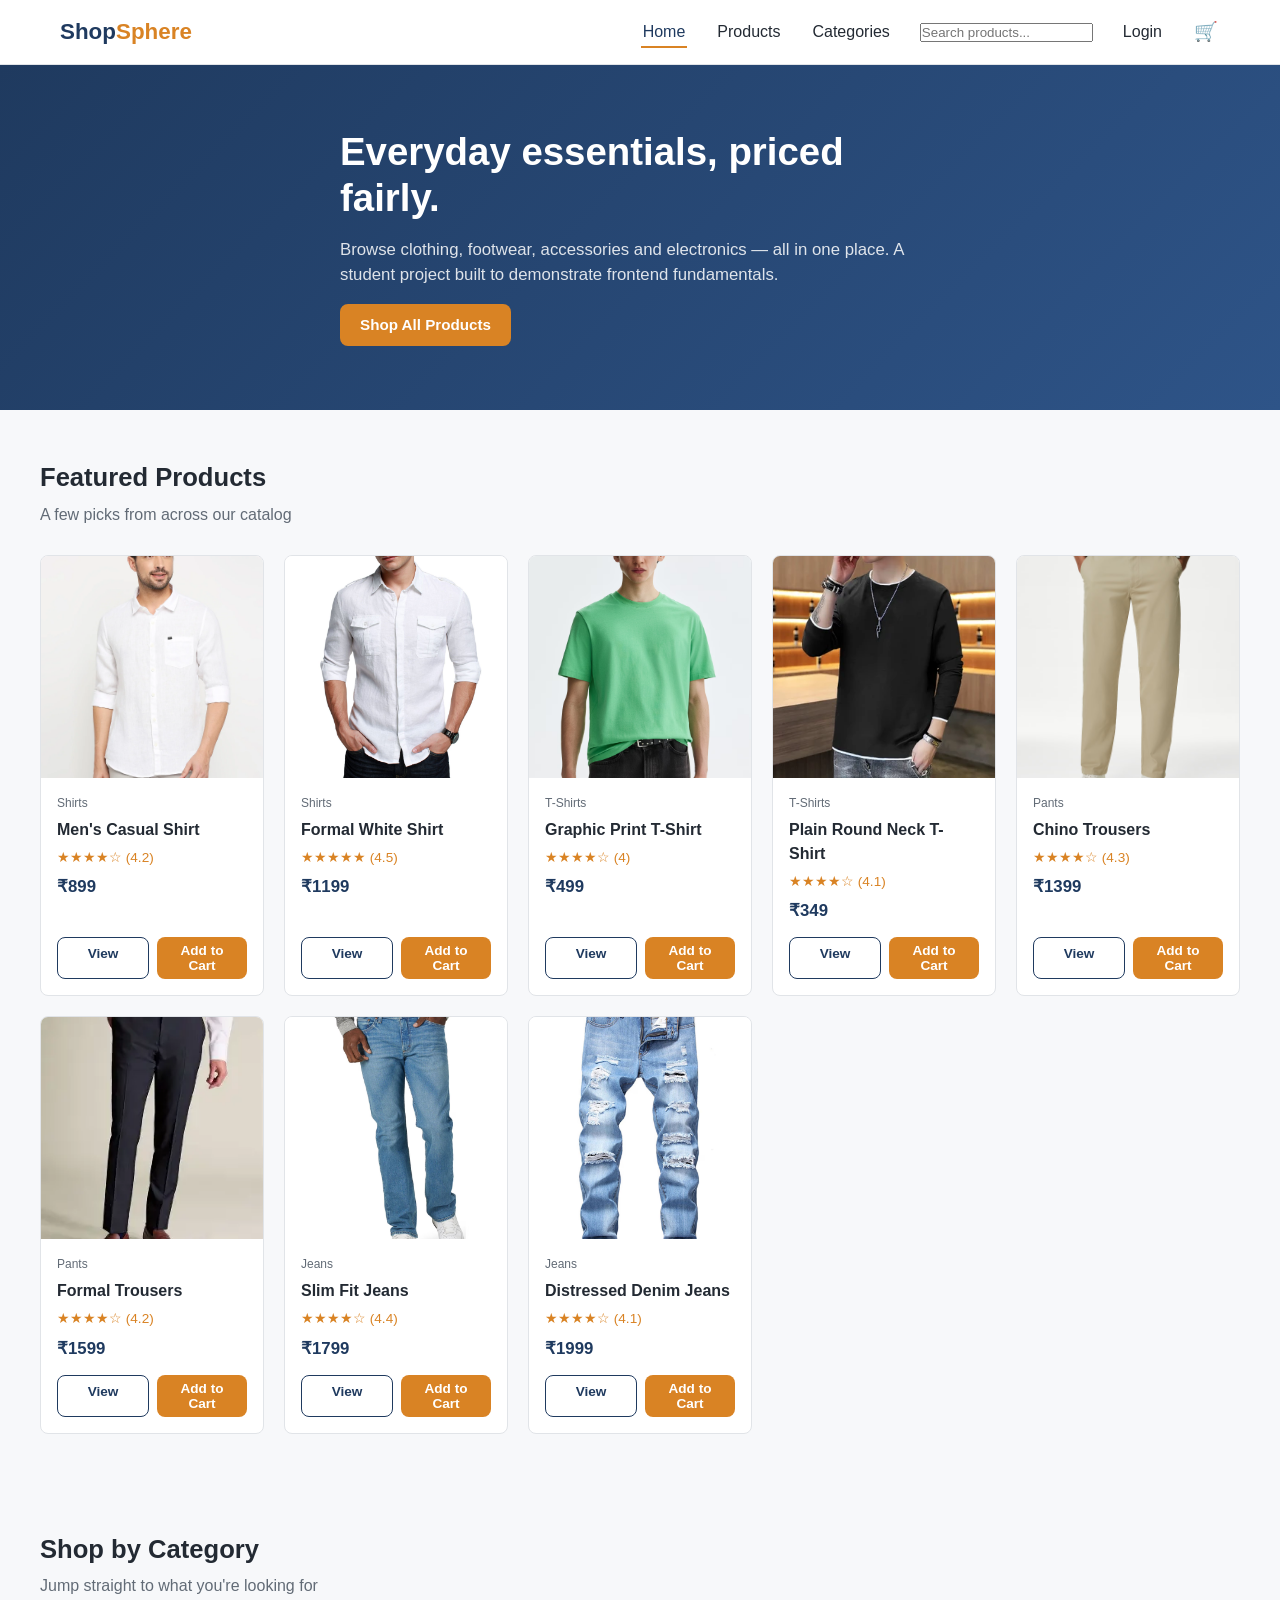
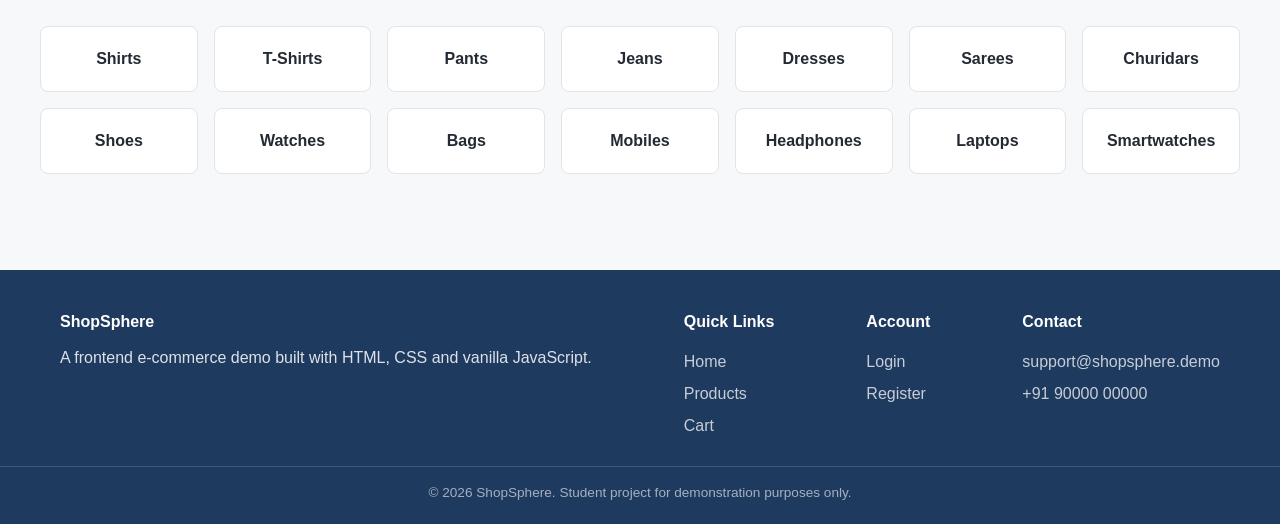
==== index.html @ 361f28ba "Add files via upload" ====
<!DOCTYPE html>
<html lang="en">
<head>
  <meta charset="UTF-8" />
  <meta name="viewport" content="width=device-width, initial-scale=1.0" />
  <title>ShopSphere — Online Shopping</title>
  <link rel="stylesheet" href="css/style.css" />
</head>
<body>

  <!-- ===== NAVBAR ===== -->
  <header class="navbar">
    <div class="container">
      <a href="index.html" class="brand">Shop<span>Sphere</span></a>

      <button id="nav-toggle" class="nav-toggle" aria-label="Toggle navigation menu">&#9776;</button>

      <nav>
        <ul class="nav-links" id="nav-links">
          <li><a href="index.html" class="active">Home</a></li>
          <li><a href="products.html">Products</a></li>
          <li><a href="index.html#categories">Categories</a></li>
          <li>
            <form action="products.html" method="get">
              <input type="search" name="search" placeholder="Search products..." aria-label="Search products" />
            </form>
          </li>
          <li><a href="login.html">Login</a></li>
          <li>
            <a href="cart.html" class="nav-icon-link" aria-label="View cart">
              &#128722;
              <span id="cart-count" class="cart-badge">0</span>
            </a>
          </li>
        </ul>
      </nav>
    </div>
  </header>

  <!-- ===== HERO ===== -->
  <section class="hero">
    <div class="container">
      <h1>Everyday essentials, priced fairly.</h1>
      <p>Browse clothing, footwear, accessories and electronics — all in one place. A student project built to demonstrate frontend fundamentals.</p>
      <a href="products.html" class="btn btn-accent">Shop All Products</a>
    </div>
  </section>

  <!-- ===== FEATURED PRODUCTS ===== -->
  <section class="section container">
    <h2 class="section-title">Featured Products</h2>
    <p class="section-subtitle">A few picks from across our catalog</p>
    <div class="product-grid" id="featured-products">
      <!-- Filled in by JavaScript (main.js render logic runs from products.js's helper) -->
    </div>
  </section>

  <!-- ===== CATEGORIES ===== -->
  <section class="section container" id="categories">
    <h2 class="section-title">Shop by Category</h2>
    <p class="section-subtitle">Jump straight to what you're looking for</p>
    <div class="category-grid" id="category-grid">
      <!-- Filled in by JavaScript -->
    </div>
  </section>

  <!-- ===== FOOTER ===== -->
  <footer class="footer">
    <div class="container">
      <div class="footer-col">
        <h4>ShopSphere</h4>
        <p>A frontend e-commerce demo built with HTML, CSS and vanilla JavaScript.</p>
      </div>
      <div class="footer-col">
        <h4>Quick Links</h4>
        <a href="index.html">Home</a>
        <a href="products.html">Products</a>
        <a href="cart.html">Cart</a>
      </div>
      <div class="footer-col">
        <h4>Account</h4>
        <a href="login.html">Login</a>
        <a href="register.html">Register</a>
      </div>
      <div class="footer-col">
        <h4>Contact</h4>
        <a href="#">support@shopsphere.demo</a>
        <a href="#">+91 90000 00000</a>
      </div>
    </div>
    <div class="footer-bottom">&copy; 2026 ShopSphere. Student project for demonstration purposes only.</div>
  </footer>

  <script src="js/data.js"></script>
  <script src="js/main.js"></script>
  <script src="js/home.js"></script>
</body>
</html>
---- css/style.css ----
/* ==========================================================================
   style.css
   A single stylesheet shared by every page.
   Organized top to bottom: reset -> variables -> layout -> components -> responsive
   ========================================================================== */

/* ---- Reset / base ---- */
* {
  margin: 0;
  padding: 0;
  box-sizing: border-box; /* padding/border included in element width, easier to reason about */
}

:root {
  /* Color palette - defined once, reused everywhere via var() */
  --color-primary: #1F3A5F;      /* deep navy - headers, nav, primary buttons */
  --color-primary-light: #2E5488;
  --color-accent: #D98324;       /* warm amber - CTAs, highlights */
  --color-accent-dark: #B96A15;
  --color-bg: #F7F8FA;           /* page background */
  --color-surface: #FFFFFF;      /* card background */
  --color-border: #E1E4E8;
  --color-text: #232A33;
  --color-text-muted: #626B76;
  --radius: 8px;
  --shadow: 0 1px 3px rgba(0, 0, 0, 0.08);
  --shadow-hover: 0 4px 12px rgba(0, 0, 0, 0.12);
  --max-width: 1200px;
}

body {
  font-family: "Segoe UI", Roboto, Arial, sans-serif;
  color: var(--color-text);
  background-color: var(--color-bg);
  line-height: 1.5;
}

a {
  text-decoration: none;
  color: inherit;
}

ul {
  list-style: none;
}

img {
  max-width: 100%;
  display: block;
}

.container {
  max-width: var(--max-width);
  margin: 0 auto;
  padding: 0 20px;
}

/* ---- Buttons ---- */
.btn {
  display: inline-block;
  padding: 10px 20px;
  border-radius: var(--radius);
  border: none;
  cursor: pointer;
  font-size: 0.95rem;
  font-weight: 600;
  transition: background-color 0.15s ease, transform 0.1s ease;
}

.btn-primary {
  background-color: var(--color-primary);
  color: #fff;
}
.btn-primary:hover {
  background-color: var(--color-primary-light);
}

.btn-accent {
  background-color: var(--color-accent);
  color: #fff;
}
.btn-accent:hover {
  background-color: var(--color-accent-dark);
}

.btn-outline {
  background-color: transparent;
  color: var(--color-primary);
  border: 1.5px solid var(--color-primary);
}
.btn-outline:hover {
  background-color: var(--color-primary);
  color: #fff;
}

.btn-small {
  padding: 6px 12px;
  font-size: 0.85rem;
}

.btn:active {
  transform: scale(0.97);
}

.btn-block {
  width: 100%;
}

/* ---- Navbar ---- */
.navbar {
  background-color: var(--color-surface);
  border-bottom: 1px solid var(--color-border);
  position: sticky;
  top: 0;
  z-index: 100;
}

.navbar .container {
  display: flex;
  align-items: center;
  justify-content: space-between;
  height: 64px;
}

.brand {
  font-size: 1.4rem;
  font-weight: 700;
  color: var(--color-primary);
}

.brand span {
  color: var(--color-accent);
}

.nav-links {
  display: flex;
  align-items: center;
  gap: 28px;
}

.nav-links a {
  font-weight: 500;
  color: var(--color-text);
  padding: 6px 2px;
  border-bottom: 2px solid transparent;
}

.nav-links a:hover,
.nav-links a.active {
  color: var(--color-primary);
  border-bottom-color: var(--color-accent);
}

.nav-icon-link {
  position: relative;
  font-size: 1.2rem;
}

.cart-badge {
  position: absolute;
  top: -8px;
  right: -12px;
  background-color: var(--color-accent);
  color: #fff;
  font-size: 0.7rem;
  font-weight: 700;
  padding: 1px 6px;
  border-radius: 999px;
  display: none;
}

.nav-toggle {
  display: none;
  background: none;
  border: none;
  font-size: 1.5rem;
  cursor: pointer;
  color: var(--color-primary);
}

/* ---- Hero ---- */
.hero {
  background: linear-gradient(135deg, var(--color-primary) 0%, var(--color-primary-light) 100%);
  color: #fff;
  padding: 64px 0;
}

.hero .container {
  display: flex;
  flex-direction: column;
  align-items: flex-start;
  gap: 16px;
  max-width: 640px;
}

.hero h1 {
  font-size: 2.4rem;
  line-height: 1.2;
}

.hero p {
  font-size: 1.05rem;
  color: rgba(255, 255, 255, 0.85);
}

/* ---- Section headings ---- */
.section {
  padding: 48px 0;
}

.section-title {
  font-size: 1.6rem;
  margin-bottom: 6px;
}

.section-subtitle {
  color: var(--color-text-muted);
  margin-bottom: 28px;
}

/* ---- Category chips (home page) ---- */
.category-grid {
  display: grid;
  grid-template-columns: repeat(auto-fill, minmax(150px, 1fr));
  gap: 16px;
}

.category-card {
  background-color: var(--color-surface);
  border: 1px solid var(--color-border);
  border-radius: var(--radius);
  padding: 20px;
  text-align: center;
  font-weight: 600;
  transition: box-shadow 0.15s ease, transform 0.15s ease;
}

.category-card:hover {
  box-shadow: var(--shadow-hover);
  transform: translateY(-2px);
}

/* ---- Product grid & cards ---- */
.product-grid {
  display: grid;
  grid-template-columns: repeat(auto-fill, minmax(220px, 1fr));
  gap: 20px;
}

.product-card {
  background-color: var(--color-surface);
  border: 1px solid var(--color-border);
  border-radius: var(--radius);
  overflow: hidden;
  display: flex;
  flex-direction: column;
  transition: box-shadow 0.15s ease, transform 0.15s ease;
}

.product-card:hover {
  box-shadow: var(--shadow-hover);
  transform: translateY(-3px);
}

.product-image {
  width: 100%;
  aspect-ratio: 1 / 1;
  display: flex;
  align-items: center;
  justify-content: center;
  overflow: hidden; /* keeps the photo's corners clipped to the rounded card */
  background-color: var(--color-bg);
}

/* The real product photo. object-fit: cover crops it to fill the box
   without stretching it out of shape - same idea as CSS "background-size: cover". */
.product-image img.product-photo {
  width: 100%;
  height: 100%;
  object-fit: cover;
  display: block;
  transition: transform 0.2s ease;
}

.product-card:hover .product-image img.product-photo {
  transform: scale(1.05); /* subtle zoom-in on hover, purely visual */
}

.product-image img.product-photo.zoomable {
  cursor: zoom-in;
}

.product-image span {
  color: rgba(255, 255, 255, 0.9);
  font-size: 2rem;
  font-weight: 700;
  letter-spacing: 1px;
}

.product-image.large {
  aspect-ratio: 4 / 3;
}

.product-image.large span {
  font-size: 3.5rem;
}

/* ---- Click-to-zoom lightbox ----
   One hidden modal, reused for every product image on the page.
   .zoom-open (added/removed by JS) toggles it visible. */
.zoom-modal {
  display: none;
  position: fixed;
  inset: 0;
  background-color: rgba(15, 20, 26, 0.88);
  z-index: 1000;
  align-items: center;
  justify-content: center;
  padding: 32px;
}

.zoom-modal.zoom-open {
  display: flex;
}

.zoom-modal-img {
  max-width: 90vw;
  max-height: 90vh;
  border-radius: var(--radius);
  box-shadow: 0 8px 32px rgba(0, 0, 0, 0.4);
}

.zoom-close {
  position: absolute;
  top: 20px;
  right: 28px;
  background: none;
  border: none;
  color: #fff;
  font-size: 2.2rem;
  line-height: 1;
  cursor: pointer;
}

.product-info {
  padding: 16px;
  display: flex;
  flex-direction: column;
  gap: 6px;
  flex-grow: 1;
}

.product-category {
  font-size: 0.75rem;
  color: var(--color-text-muted);
}

.product-name {
  font-weight: 600;
  font-size: 1rem;
}

.product-price {
  font-weight: 700;
  color: var(--color-primary);
  font-size: 1.05rem;
}

.rating {
  color: var(--color-accent);
  font-size: 0.85rem;
}

.product-actions {
  display: flex;
  gap: 8px;
  margin-top: auto;
  padding-top: 8px;
}

.product-actions .btn {
  flex: 1;
  text-align: center;
}

.no-results {
  color: var(--color-text-muted);
  padding: 40px 0;
  text-align: center;
  grid-column: 1 / -1;
}

/* ---- Filters bar (products page) ---- */
.filters-bar {
  display: flex;
  flex-wrap: wrap;
  gap: 12px;
  align-items: center;
  background-color: var(--color-surface);
  border: 1px solid var(--color-border);
  border-radius: var(--radius);
  padding: 16px;
  margin-bottom: 24px;
}

.filters-bar input,
.filters-bar select {
  padding: 8px 12px;
  border: 1px solid var(--color-border);
  border-radius: var(--radius);
  font-size: 0.9rem;
}

.search-box {
  flex: 1;
  min-width: 200px;
}

/* ---- Footer ---- */
.footer {
  background-color: var(--color-primary);
  color: rgba(255, 255, 255, 0.85);
  padding: 40px 0 20px;
  margin-top: 48px;
}

.footer .container {
  display: flex;
  flex-wrap: wrap;
  justify-content: space-between;
  gap: 24px;
}

.footer-col h4 {
  color: #fff;
  margin-bottom: 12px;
}

.footer-col a {
  display: block;
  padding: 4px 0;
  color: rgba(255, 255, 255, 0.75);
}

.footer-col a:hover {
  color: #fff;
}

.footer-bottom {
  text-align: center;
  margin-top: 24px;
  padding-top: 16px;
  border-top: 1px solid rgba(255, 255, 255, 0.15);
  font-size: 0.85rem;
  color: rgba(255, 255, 255, 0.6);
}

/* ---- Product details page ---- */
.product-details {
  display: grid;
  grid-template-columns: 1fr 1fr;
  gap: 40px;
  background-color: var(--color-surface);
  border: 1px solid var(--color-border);
  border-radius: var(--radius);
  padding: 32px;
}

.details-info h1 {
  font-size: 1.7rem;
  margin-bottom: 8px;
}

.details-price {
  font-size: 1.6rem;
  font-weight: 700;
  color: var(--color-primary);
  margin: 12px 0;
}

.details-description {
  color: var(--color-text-muted);
  margin: 16px 0;
  line-height: 1.7;
}

.quantity-control {
  display: flex;
  align-items: center;
  gap: 12px;
  margin: 20px 0;
}

.qty-btn {
  width: 34px;
  height: 34px;
  border: 1px solid var(--color-border);
  background-color: var(--color-bg);
  border-radius: var(--radius);
  font-size: 1.1rem;
  cursor: pointer;
}

.qty-value {
  min-width: 24px;
  text-align: center;
  font-weight: 600;
}

/* ---- Cart page ---- */
.cart-table {
  width: 100%;
  border-collapse: collapse;
  background-color: var(--color-surface);
  border: 1px solid var(--color-border);
  border-radius: var(--radius);
  overflow: hidden;
}

.cart-table th,
.cart-table td {
  padding: 14px 16px;
  text-align: left;
  border-bottom: 1px solid var(--color-border);
}

.cart-table th {
  background-color: var(--color-bg);
  font-size: 0.85rem;
  text-transform: uppercase;
  letter-spacing: 0.03em;
  color: var(--color-text-muted);
}

.cart-product-cell {
  display: flex;
  align-items: center;
  gap: 12px;
}

.cart-product-cell .product-image {
  width: 56px;
  height: 56px;
  border-radius: var(--radius);
  flex-shrink: 0;
}

.cart-product-cell .product-image span {
  font-size: 0.9rem;
}

.remove-btn {
  background: none;
  border: none;
  color: #C0392B;
  cursor: pointer;
  font-size: 0.85rem;
  font-weight: 600;
}

.remove-btn:hover {
  text-decoration: underline;
}

.cart-summary {
  max-width: 360px;
  margin-left: auto;
  margin-top: 24px;
  background-color: var(--color-surface);
  border: 1px solid var(--color-border);
  border-radius: var(--radius);
  padding: 20px;
}

.summary-row {
  display: flex;
  justify-content: space-between;
  padding: 8px 0;
  color: var(--color-text-muted);
}

.summary-row.total {
  font-weight: 700;
  font-size: 1.15rem;
  color: var(--color-text);
  border-top: 1px solid var(--color-border);
  margin-top: 8px;
  padding-top: 14px;
}

.empty-cart {
  text-align: center;
  padding: 60px 20px;
  background-color: var(--color-surface);
  border: 1px solid var(--color-border);
  border-radius: var(--radius);
}

.empty-cart p {
  color: var(--color-text-muted);
  margin-bottom: 20px;
}

/* ---- Forms (login / register) ---- */
.form-page {
  display: flex;
  justify-content: center;
  padding: 60px 20px;
}

.form-card {
  background-color: var(--color-surface);
  border: 1px solid var(--color-border);
  border-radius: var(--radius);
  padding: 36px;
  width: 100%;
  max-width: 420px;
}

.form-card h1 {
  font-size: 1.5rem;
  margin-bottom: 4px;
}

.form-note {
  background-color: #FFF6E5;
  border: 1px solid #F1D8A0;
  color: #7A5B12;
  font-size: 0.85rem;
  padding: 10px 14px;
  border-radius: var(--radius);
  margin: 16px 0;
}

.form-group {
  margin-bottom: 16px;
}

.form-group label {
  display: block;
  font-weight: 600;
  font-size: 0.9rem;
  margin-bottom: 6px;
}

.form-group input {
  width: 100%;
  padding: 10px 12px;
  border: 1px solid var(--color-border);
  border-radius: var(--radius);
  font-size: 0.95rem;
}

.form-group input:focus {
  outline: 2px solid var(--color-primary-light);
  outline-offset: 1px;
}

.field-error {
  color: #C0392B;
  font-size: 0.8rem;
  margin-top: 4px;
  display: none;
}

.form-footer-text {
  text-align: center;
  margin-top: 16px;
  font-size: 0.9rem;
  color: var(--color-text-muted);
}

/* ==========================================================================
   Responsive rules
   Mobile-first isn't used here for simplicity; instead we start from a
   desktop layout and adjust downward at two breakpoints, which is easier
   for a beginner to reason about and explain.
   ========================================================================== */

@media (max-width: 900px) {
  .product-details {
    grid-template-columns: 1fr;
  }
}

@media (max-width: 768px) {
  .nav-toggle {
    display: block;
  }

  .nav-links {
    position: absolute;
    top: 64px;
    left: 0;
    right: 0;
    background-color: var(--color-surface);
    border-bottom: 1px solid var(--color-border);
    flex-direction: column;
    align-items: flex-start;
    padding: 16px 20px;
    gap: 16px;
    display: none;
  }

  .nav-links.nav-open {
    display: flex;
  }

  .hero h1 {
    font-size: 1.9rem;
  }

  .cart-summary {
    max-width: 100%;
  }

  .cart-table thead {
    display: none;
  }

  .cart-table,
  .cart-table tbody,
  .cart-table tr,
  .cart-table td {
    display: block;
    width: 100%;
  }

  .cart-table tr {
    border-bottom: 8px solid var(--color-bg);
  }

  .cart-table td {
    border-bottom: 1px solid var(--color-border);
  }
}

@media (max-width: 480px) {
  .product-grid {
    grid-template-columns: repeat(auto-fill, minmax(150px, 1fr));
  }

  .hero {
    padding: 40px 0;
  }
}
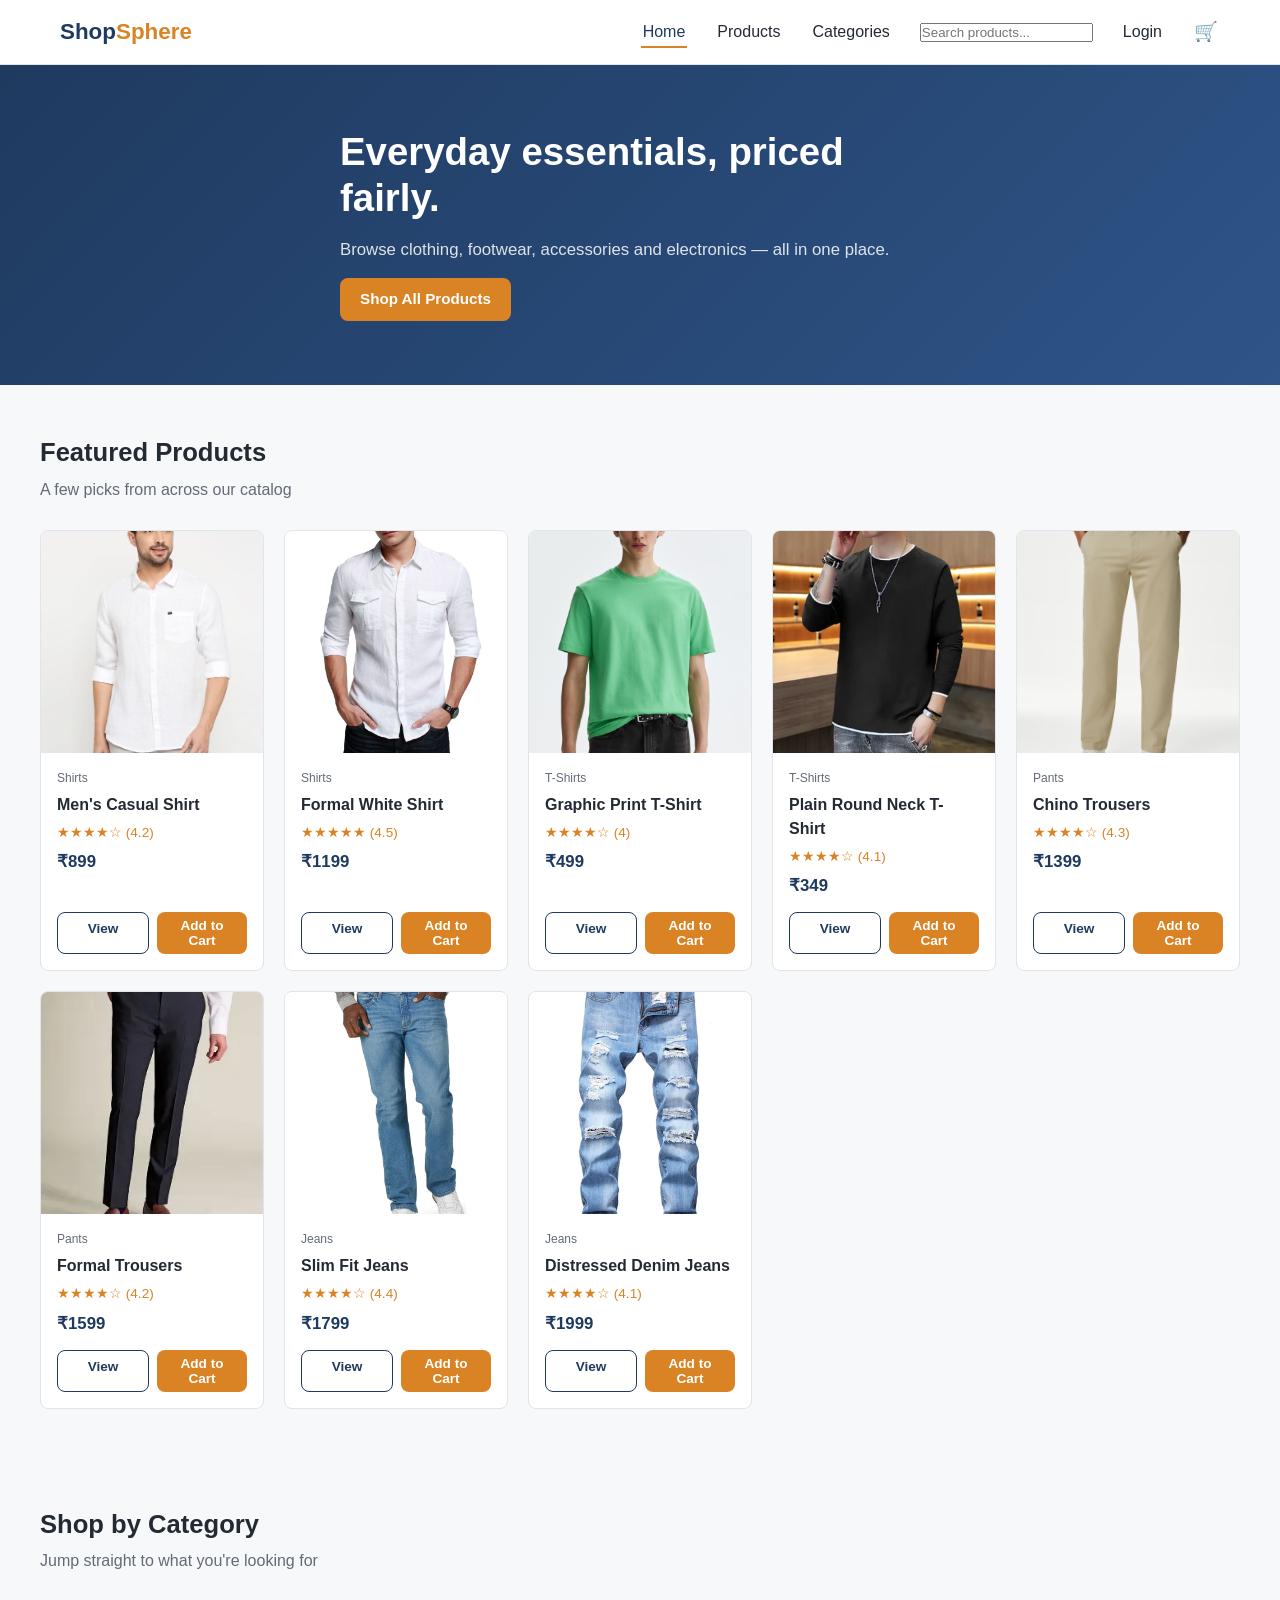
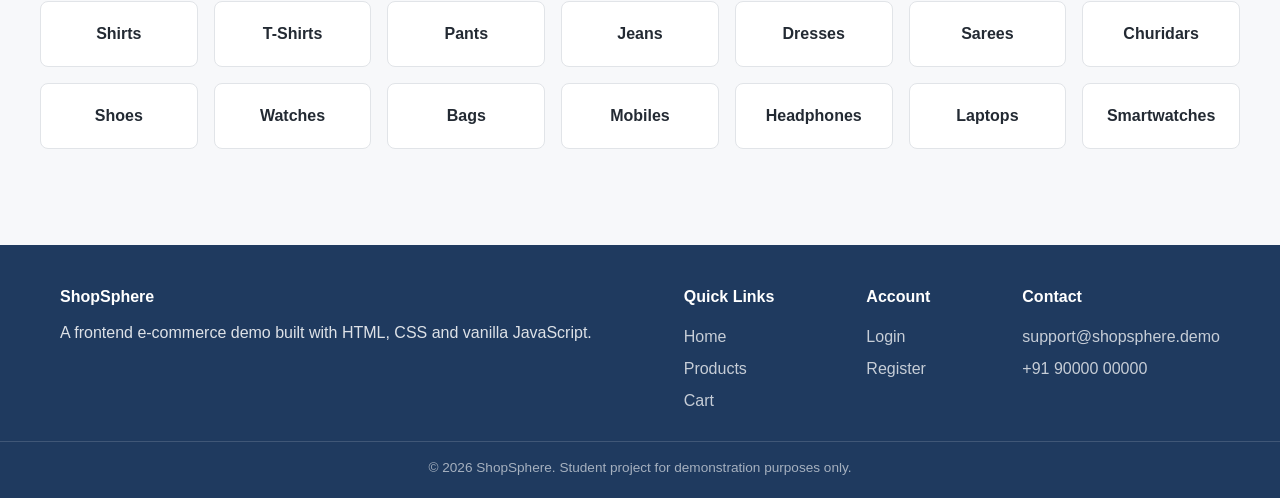
==== commit 0cd6e854: "Update index.html" ====
--- a/index.html
+++ b/index.html
@@ -41,7 +41,7 @@
   <section class="hero">
     <div class="container">
       <h1>Everyday essentials, priced fairly.</h1>
-      <p>Browse clothing, footwear, accessories and electronics — all in one place. A student project built to demonstrate frontend fundamentals.</p>
+      <p>Browse clothing, footwear, accessories and electronics — all in one place.</p>
       <a href="products.html" class="btn btn-accent">Shop All Products</a>
     </div>
   </section>
